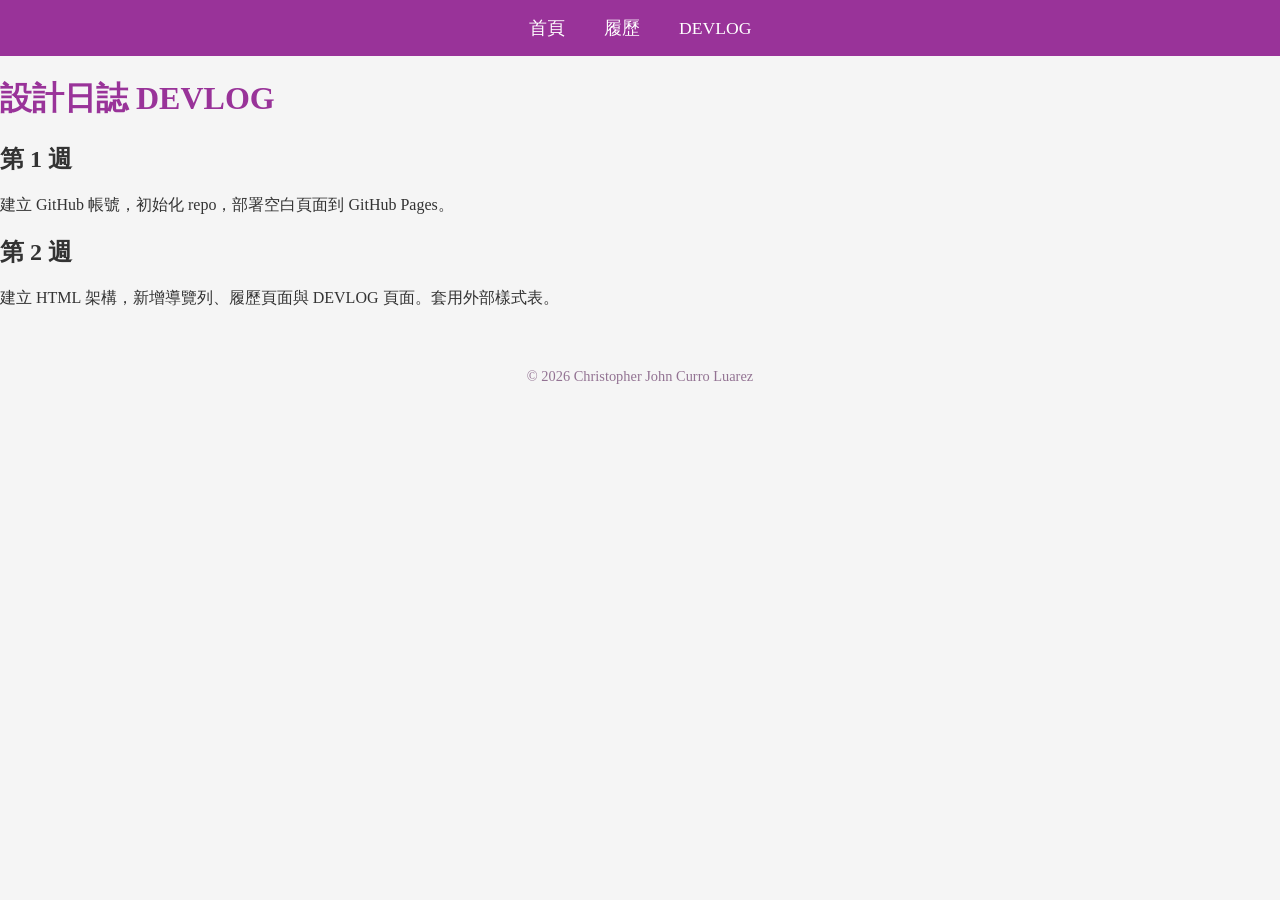
==== devlog.html @ f106ec7e "devlog.html" ====
<!DOCTYPE html>
<html lang="zh-TW">
<head>
  <meta charset="UTF-8">
  <title>DEVLOG | Christopher</title>
  <link rel="stylesheet" href="style.css">
</head>
<body>

  <nav>
    <a href="index.html">首頁</a>
    <a href="resume.html">履歷</a>
    <a href="devlog.html">DEVLOG</a>
  </nav>

  <h1>設計日誌 DEVLOG</h1>

  <h2>第 1 週</h2>
  <p>建立 GitHub 帳號，初始化 repo，部署空白頁面到 GitHub Pages。</p>

  <h2>第 2 週</h2>
  <p>建立 HTML 架構，新增導覽列、履歷頁面與 DEVLOG 頁面。套用外部樣式表。</p>

  <footer>
    <p>© 2026 Christopher John Curro Luarez</p>
  </footer>

</body>
</html>
---- style.css ----
body {
  font-family: Georgia, serif;
  font-size: 100%;
  margin: 0;
  padding: 0;
  background-color: #f5f5f5;
  color: #333;
}

nav {
  background-color: #993399;
  padding: 1em;
  text-align: center;
}

nav a {
  color: #fff;
  text-decoration: none;
  margin: 0 1em;
  font-size: 1.1em;
}

nav a:hover {
  color: #ffccff;
}

h1 {
  color: #993399;
}

footer {
  text-align: center;
  padding: 2em;
  font-size: 0.9em;
  color: #937393;
}
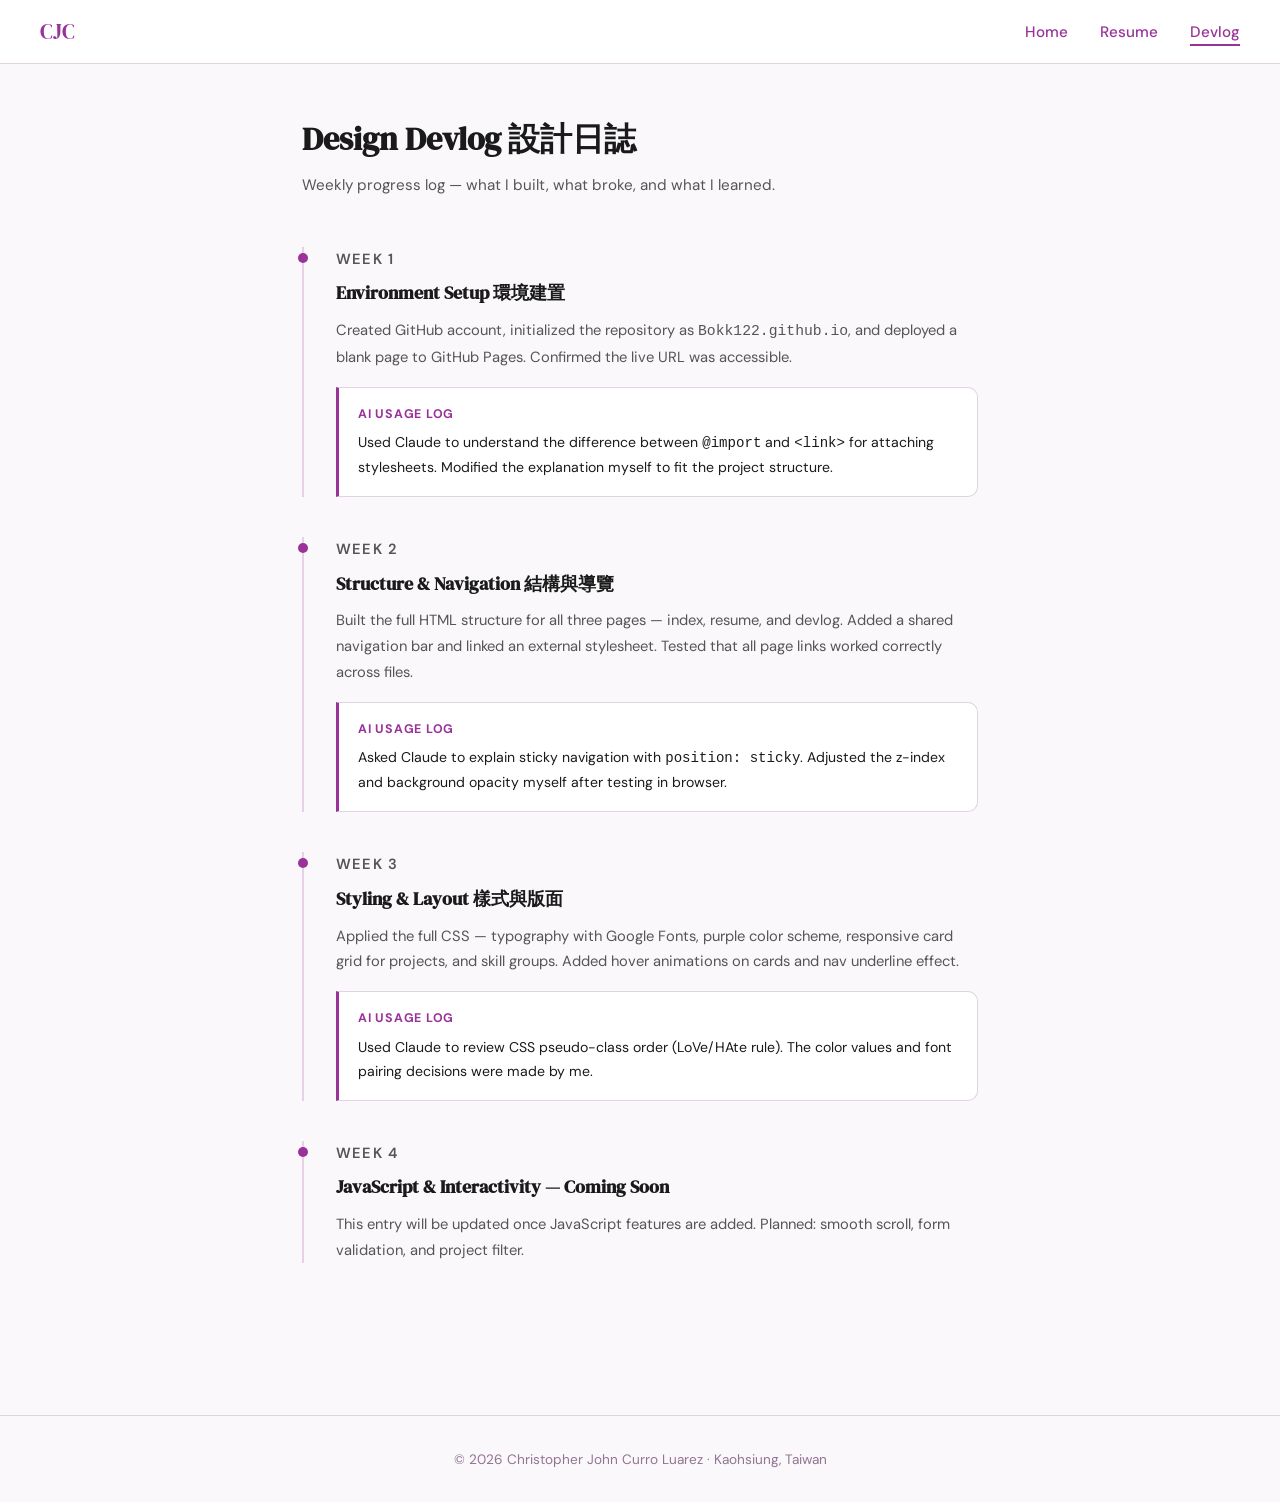
==== commit db40de4e: "Update devlog.html" ====
--- a/devlog.html
+++ b/devlog.html
@@ -2,28 +2,73 @@
 <html lang="zh-TW">
 <head>
   <meta charset="UTF-8">
-  <title>DEVLOG | Christopher</title>
+  <meta name="viewport" content="width=device-width, initial-scale=1.0">
+  <title>Devlog | Christopher</title>
   <link rel="stylesheet" href="style.css">
 </head>
 <body>
-
+ 
   <nav>
-    <a href="index.html">首頁</a>
-    <a href="resume.html">履歷</a>
-    <a href="devlog.html">DEVLOG</a>
+    <a href="index.html" class="nav-logo">CJC</a>
+    <ul class="nav-links">
+      <li><a href="index.html">Home</a></li>
+      <li><a href="resume.html">Resume</a></li>
+      <li><a href="devlog.html" class="active">Devlog</a></li>
+    </ul>
   </nav>
-
-  <h1>設計日誌 DEVLOG</h1>
-
-  <h2>第 1 週</h2>
-  <p>建立 GitHub 帳號，初始化 repo，部署空白頁面到 GitHub Pages。</p>
-
-  <h2>第 2 週</h2>
-  <p>建立 HTML 架構，新增導覽列、履歷頁面與 DEVLOG 頁面。套用外部樣式表。</p>
-
+ 
+  <div class="devlog-wrapper">
+ 
+    <div class="devlog-header">
+      <h1>Design Devlog 設計日誌</h1>
+      <p>Weekly progress log — what I built, what broke, and what I learned.</p>
+    </div>
+ 
+    <!-- WEEK 1 -->
+    <div class="devlog-entry">
+      <p class="devlog-week">Week 1</p>
+      <h2>Environment Setup 環境建置</h2>
+      <p>Created GitHub account, initialized the repository as <code>Bokk122.github.io</code>, and deployed a blank page to GitHub Pages. Confirmed the live URL was accessible.</p>
+      <div class="ai-log">
+        <strong>AI Usage Log</strong>
+        Used Claude to understand the difference between <code>@import</code> and <code>&lt;link&gt;</code> for attaching stylesheets. Modified the explanation myself to fit the project structure.
+      </div>
+    </div>
+ 
+    <!-- WEEK 2 -->
+    <div class="devlog-entry">
+      <p class="devlog-week">Week 2</p>
+      <h2>Structure & Navigation 結構與導覽</h2>
+      <p>Built the full HTML structure for all three pages — index, resume, and devlog. Added a shared navigation bar and linked an external stylesheet. Tested that all page links worked correctly across files.</p>
+      <div class="ai-log">
+        <strong>AI Usage Log</strong>
+        Asked Claude to explain sticky navigation with <code>position: sticky</code>. Adjusted the z-index and background opacity myself after testing in browser.
+      </div>
+    </div>
+ 
+    <!-- WEEK 3 -->
+    <div class="devlog-entry">
+      <p class="devlog-week">Week 3</p>
+      <h2>Styling & Layout 樣式與版面</h2>
+      <p>Applied the full CSS — typography with Google Fonts, purple color scheme, responsive card grid for projects, and skill groups. Added hover animations on cards and nav underline effect.</p>
+      <div class="ai-log">
+        <strong>AI Usage Log</strong>
+        Used Claude to review CSS pseudo-class order (LoVe/HAte rule). The color values and font pairing decisions were made by me.
+      </div>
+    </div>
+ 
+    <!-- WEEK 4 (placeholder for student to fill) -->
+    <div class="devlog-entry">
+      <p class="devlog-week">Week 4</p>
+      <h2>JavaScript & Interactivity — Coming Soon</h2>
+      <p>This entry will be updated once JavaScript features are added. Planned: smooth scroll, form validation, and project filter.</p>
+    </div>
+ 
+  </div>
+ 
   <footer>
-    <p>© 2026 Christopher John Curro Luarez</p>
+    <p>© 2026 Christopher John Curro Luarez · Kaohsiung, Taiwan</p>
   </footer>
-
+ 
 </body>
 </html>
--- a/style.css
+++ b/style.css
@@ -1,36 +1,500 @@
-body {
-  font-family: Georgia, serif;
-  font-size: 100%;
+@import url('https://fonts.googleapis.com/css2?family=DM+Serif+Display:ital@0;1&family=DM+Sans:wght@300;400;500;600&display=swap');
+
+:root {
+  --purple: #993399;
+  --purple-dark: #6b1f6b;
+  --purple-light: #e8d0e8;
+  --purple-muted: #937393;
+  --purple-bright: #c700f2;
+  --purple-vivid: #ff00ff;
+  --bg: #faf8fb;
+  --surface: #ffffff;
+  --text: #1a1a1a;
+  --text-muted: #555;
+  --border: #e0d4e0;
+  --nav-height: 64px;
+}
+
+* {
+  box-sizing: border-box;
   margin: 0;
   padding: 0;
-  background-color: #f5f5f5;
-  color: #333;
-}
-
+}
+
+html {
+  scroll-behavior: smooth;
+}
+
+body {
+  font-family: 'DM Sans', sans-serif;
+  font-size: 16px;
+  line-height: 1.7;
+  background-color: var(--bg);
+  color: var(--text);
+}
+
+/* ── NAV ── */
 nav {
-  background-color: #993399;
-  padding: 1em;
+  position: sticky;
+  top: 0;
+  z-index: 100;
+  background: rgba(255, 255, 255, 0.92);
+  backdrop-filter: blur(8px);
+  border-bottom: 1px solid var(--border);
+  height: var(--nav-height);
+  display: flex;
+  align-items: center;
+  justify-content: space-between;
+  padding: 0 2.5rem;
+}
+
+.nav-logo {
+  font-family: 'DM Serif Display', serif;
+  font-size: 1.3rem;
+  color: var(--purple);
+  text-decoration: none;
+  letter-spacing: 0.01em;
+}
+
+.nav-links {
+  display: flex;
+  gap: 2rem;
+  list-style: none;
+}
+
+.nav-links a {
+  font-size: 0.95rem;
+  font-weight: 500;
+  color: var(--text-muted);
+  text-decoration: none;
+  transition: color 0.2s;
+  position: relative;
+}
+
+.nav-links a::after {
+  content: '';
+  position: absolute;
+  bottom: -4px;
+  left: 0;
+  width: 0;
+  height: 2px;
+  background: var(--purple);
+  transition: width 0.2s;
+}
+
+.nav-links a:hover {
+  color: var(--purple);
+}
+
+.nav-links a:hover::after {
+  width: 100%;
+}
+
+.nav-links a.active {
+  color: var(--purple);
+}
+
+.nav-links a.active::after {
+  width: 100%;
+}
+
+/* ── HERO ── */
+.hero {
+  max-width: 860px;
+  margin: 0 auto;
+  padding: 5rem 2rem 4rem;
   text-align: center;
 }
 
-nav a {
+.hero-tag {
+  display: inline-block;
+  background: var(--purple-light);
+  color: var(--purple-dark);
+  font-size: 0.8rem;
+  font-weight: 600;
+  letter-spacing: 0.08em;
+  text-transform: uppercase;
+  padding: 0.3em 1em;
+  border-radius: 999px;
+  margin-bottom: 1.5rem;
+}
+
+.hero h1 {
+  font-family: 'DM Serif Display', serif;
+  font-size: clamp(2.2rem, 5vw, 3.5rem);
+  line-height: 1.15;
+  color: var(--text);
+  margin-bottom: 1.2rem;
+}
+
+.hero h1 span {
+  color: var(--purple);
+  font-style: italic;
+}
+
+.hero p {
+  font-size: 1.1rem;
+  color: var(--text-muted);
+  max-width: 560px;
+  margin: 0 auto 2.5rem;
+}
+
+.hero-buttons {
+  display: flex;
+  gap: 1rem;
+  justify-content: center;
+  flex-wrap: wrap;
+}
+
+.btn {
+  display: inline-block;
+  padding: 0.75em 1.8em;
+  border-radius: 999px;
+  font-size: 0.95rem;
+  font-weight: 500;
+  text-decoration: none;
+  transition: all 0.2s;
+  cursor: pointer;
+  border: none;
+}
+
+.btn-primary {
+  background: var(--purple);
   color: #fff;
-  text-decoration: none;
-  margin: 0 1em;
-  font-size: 1.1em;
-}
-
-nav a:hover {
-  color: #ffccff;
-}
-
-h1 {
-  color: #993399;
-}
-
+}
+
+.btn-primary:hover {
+  background: var(--purple-dark);
+  transform: translateY(-2px);
+}
+
+.btn-outline {
+  background: transparent;
+  color: var(--purple);
+  border: 1.5px solid var(--purple);
+}
+
+.btn-outline:hover {
+  background: var(--purple-light);
+  transform: translateY(-2px);
+}
+
+/* ── SECTIONS ── */
+section {
+  max-width: 900px;
+  margin: 0 auto;
+  padding: 3rem 2rem;
+}
+
+.section-title {
+  font-family: 'DM Serif Display', serif;
+  font-size: 1.8rem;
+  color: var(--text);
+  margin-bottom: 0.4rem;
+}
+
+.section-subtitle {
+  font-size: 0.95rem;
+  color: var(--text-muted);
+  margin-bottom: 2rem;
+}
+
+.divider {
+  width: 48px;
+  height: 3px;
+  background: var(--purple);
+  border-radius: 2px;
+  margin-bottom: 2rem;
+}
+
+/* ── PROJECT CARDS ── */
+.cards-grid {
+  display: grid;
+  grid-template-columns: repeat(auto-fit, minmax(260px, 1fr));
+  gap: 1.5rem;
+}
+
+.card {
+  background: var(--surface);
+  border: 1px solid var(--border);
+  border-radius: 16px;
+  padding: 1.5rem;
+  transition: transform 0.2s, box-shadow 0.2s;
+}
+
+.card:hover {
+  transform: translateY(-4px);
+  box-shadow: 0 8px 24px rgba(153, 51, 153, 0.1);
+}
+
+.card-icon {
+  font-size: 2rem;
+  margin-bottom: 1rem;
+}
+
+.card h3 {
+  font-family: 'DM Serif Display', serif;
+  font-size: 1.1rem;
+  margin-bottom: 0.5rem;
+  color: var(--text);
+}
+
+.card p {
+  font-size: 0.9rem;
+  color: var(--text-muted);
+  line-height: 1.6;
+}
+
+.card-tags {
+  display: flex;
+  flex-wrap: wrap;
+  gap: 0.4rem;
+  margin-top: 1rem;
+}
+
+.tag {
+  font-size: 0.75rem;
+  background: var(--purple-light);
+  color: var(--purple-dark);
+  padding: 0.2em 0.7em;
+  border-radius: 999px;
+  font-weight: 500;
+}
+
+/* ── SKILLS ── */
+.skills-grid {
+  display: grid;
+  grid-template-columns: repeat(auto-fit, minmax(200px, 1fr));
+  gap: 1rem;
+}
+
+.skill-group {
+  background: var(--surface);
+  border: 1px solid var(--border);
+  border-radius: 12px;
+  padding: 1.2rem 1.5rem;
+}
+
+.skill-group h4 {
+  font-size: 0.8rem;
+  font-weight: 600;
+  text-transform: uppercase;
+  letter-spacing: 0.07em;
+  color: var(--purple-muted);
+  margin-bottom: 0.8rem;
+}
+
+.skill-group ul {
+  list-style: none;
+  font-size: 0.9rem;
+  color: var(--text-muted);
+  line-height: 2;
+}
+
+/* ── RESUME PAGE ── */
+.resume-wrapper {
+  max-width: 760px;
+  margin: 0 auto;
+  padding: 3rem 2rem;
+}
+
+.resume-header {
+  border-bottom: 2px solid var(--purple-light);
+  padding-bottom: 2rem;
+  margin-bottom: 2.5rem;
+}
+
+.resume-header h1 {
+  font-family: 'DM Serif Display', serif;
+  font-size: 2.2rem;
+  color: var(--text);
+  margin-bottom: 0.3rem;
+}
+
+.resume-header .tagline {
+  font-size: 1rem;
+  color: var(--purple);
+  font-weight: 500;
+  margin-bottom: 0.8rem;
+}
+
+.resume-header .contact-row {
+  display: flex;
+  flex-wrap: wrap;
+  gap: 1rem;
+  font-size: 0.85rem;
+  color: var(--text-muted);
+}
+
+.resume-section {
+  margin-bottom: 2.5rem;
+}
+
+.resume-section h2 {
+  font-family: 'DM Serif Display', serif;
+  font-size: 1.2rem;
+  color: var(--purple);
+  border-bottom: 1px solid var(--purple-light);
+  padding-bottom: 0.4rem;
+  margin-bottom: 1.2rem;
+}
+
+.resume-item {
+  margin-bottom: 1.4rem;
+}
+
+.resume-item-header {
+  display: flex;
+  justify-content: space-between;
+  align-items: baseline;
+  flex-wrap: wrap;
+  gap: 0.5rem;
+}
+
+.resume-item h3 {
+  font-size: 1rem;
+  font-weight: 600;
+  color: var(--text);
+}
+
+.resume-item .date {
+  font-size: 0.82rem;
+  color: var(--purple-muted);
+}
+
+.resume-item .institution {
+  font-size: 0.9rem;
+  color: var(--purple);
+  margin-bottom: 0.4rem;
+}
+
+.resume-item ul {
+  padding-left: 1.2rem;
+  font-size: 0.9rem;
+  color: var(--text-muted);
+  line-height: 1.8;
+}
+
+.lang-badges {
+  display: flex;
+  flex-wrap: wrap;
+  gap: 0.6rem;
+}
+
+.lang-badge {
+  background: var(--purple-light);
+  color: var(--purple-dark);
+  font-size: 0.85rem;
+  font-weight: 500;
+  padding: 0.3em 1em;
+  border-radius: 999px;
+}
+
+/* ── DEVLOG PAGE ── */
+.devlog-wrapper {
+  max-width: 740px;
+  margin: 0 auto;
+  padding: 3rem 2rem;
+}
+
+.devlog-header {
+  margin-bottom: 3rem;
+}
+
+.devlog-header h1 {
+  font-family: 'DM Serif Display', serif;
+  font-size: 2rem;
+  color: var(--text);
+  margin-bottom: 0.4rem;
+}
+
+.devlog-header p {
+  color: var(--text-muted);
+  font-size: 0.95rem;
+}
+
+.devlog-entry {
+  position: relative;
+  padding-left: 2rem;
+  margin-bottom: 2.5rem;
+  border-left: 2px solid var(--purple-light);
+}
+
+.devlog-entry::before {
+  content: '';
+  position: absolute;
+  left: -6px;
+  top: 6px;
+  width: 10px;
+  height: 10px;
+  border-radius: 50%;
+  background: var(--purple);
+}
+
+.devlog-week {
+  font-size: 0.78rem;
+  font-weight: 600;
+  text-transform: uppercase;
+  letter-spacing: 0.08em;
+  color: var(--purple);
+  margin-bottom: 0.3rem;
+}
+
+.devlog-entry h2 {
+  font-family: 'DM Serif Display', serif;
+  font-size: 1.15rem;
+  color: var(--text);
+  margin-bottom: 0.6rem;
+}
+
+.devlog-entry p {
+  font-size: 0.92rem;
+  color: var(--text-muted);
+  line-height: 1.75;
+}
+
+.ai-log {
+  background: var(--surface);
+  border: 1px solid var(--border);
+  border-left: 3px solid var(--purple);
+  border-radius: 0 10px 10px 0;
+  padding: 1rem 1.2rem;
+  margin-top: 1rem;
+  font-size: 0.88rem;
+}
+
+.ai-log strong {
+  display: block;
+  font-size: 0.78rem;
+  text-transform: uppercase;
+  letter-spacing: 0.06em;
+  color: var(--purple);
+  margin-bottom: 0.4rem;
+}
+
+/* ── FOOTER ── */
 footer {
+  border-top: 1px solid var(--border);
   text-align: center;
-  padding: 2em;
-  font-size: 0.9em;
-  color: #937393;
-}
+  padding: 2rem;
+  font-size: 0.85rem;
+  color: var(--purple-muted);
+  margin-top: 4rem;
+}
+
+/* ── LINKS ── */
+a:link { color: var(--purple); }
+a:visited { color: var(--purple-muted); }
+a:hover, a:focus { color: var(--purple-bright); background-color: transparent; }
+a:active { color: var(--purple-vivid); }
+
+/* ── RESPONSIVE ── */
+@media (max-width: 600px) {
+  nav { padding: 0 1.2rem; }
+  .nav-logo { font-size: 1.1rem; }
+  .nav-links { gap: 1.2rem; }
+  .hero { padding: 3rem 1.2rem 2.5rem; }
+  section { padding: 2rem 1.2rem; }
+  .resume-wrapper, .devlog-wrapper { padding: 2rem 1.2rem; }
+  .resume-item-header { flex-direction: column; }
+}
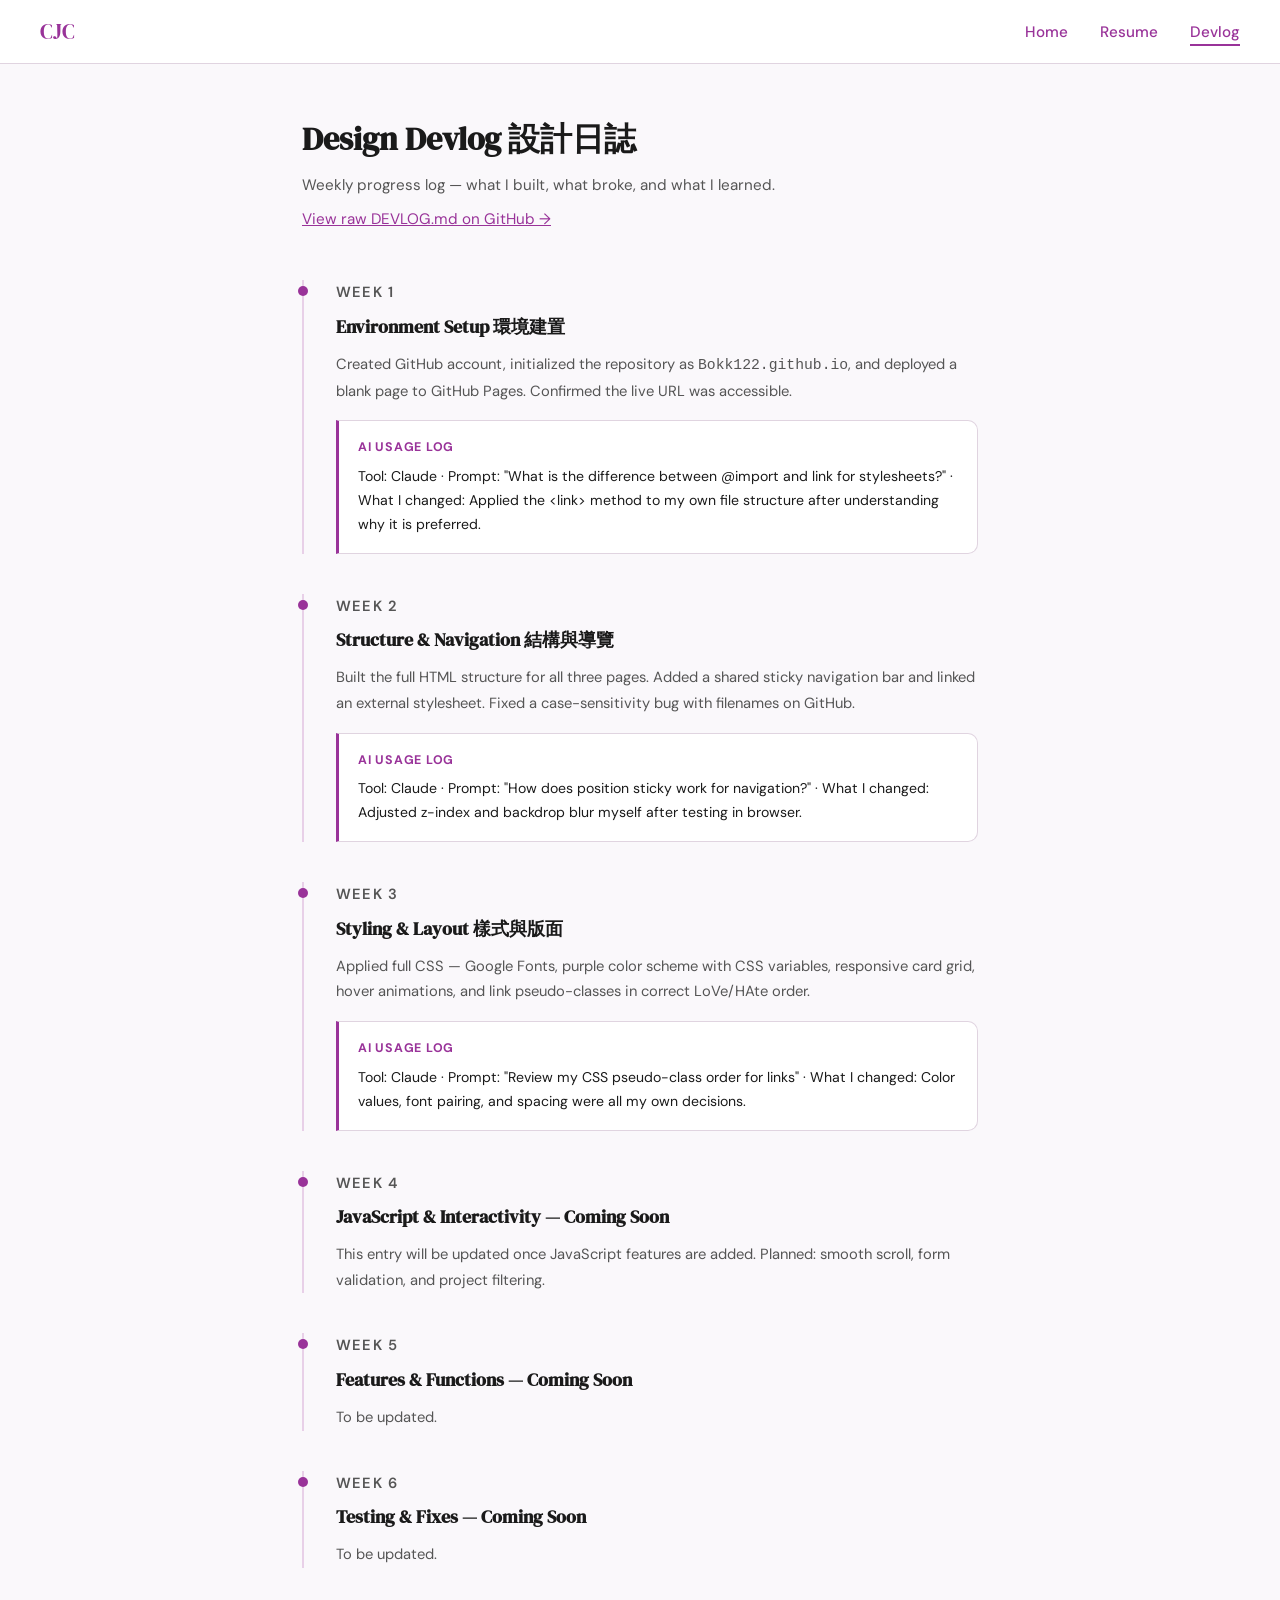
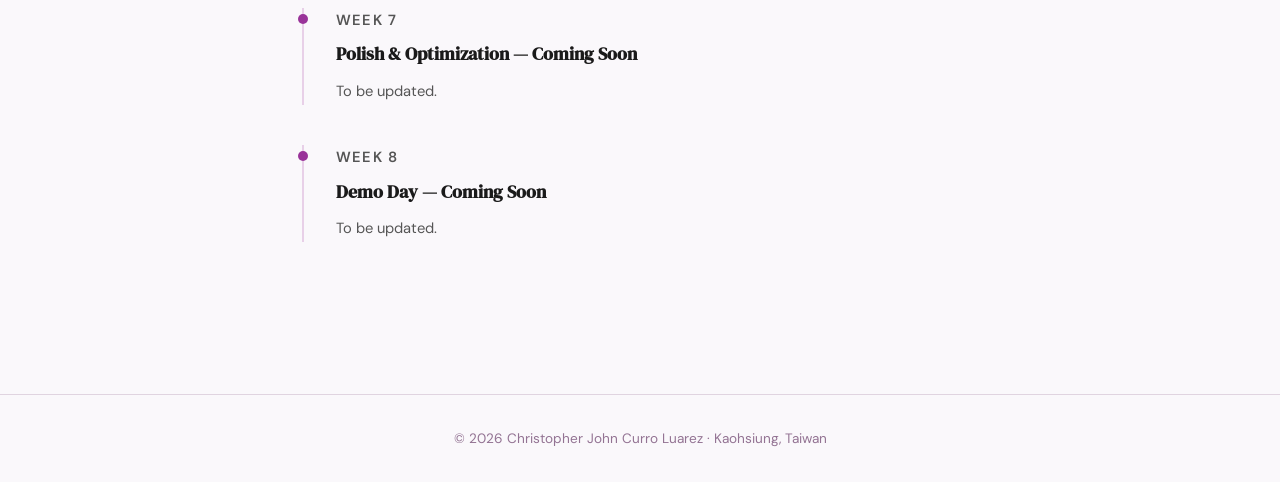
==== commit 8b25e847: "Update devlog.html" ====
--- a/devlog.html
+++ b/devlog.html
@@ -22,6 +22,9 @@
     <div class="devlog-header">
       <h1>Design Devlog 設計日誌</h1>
       <p>Weekly progress log — what I built, what broke, and what I learned.</p>
+      <p style="margin-top: 0.5rem;">
+        <a href="DEVLOG.md">View raw DEVLOG.md on GitHub →</a>
+      </p>
     </div>
  
     <!-- WEEK 1 -->
@@ -31,7 +34,8 @@
       <p>Created GitHub account, initialized the repository as <code>Bokk122.github.io</code>, and deployed a blank page to GitHub Pages. Confirmed the live URL was accessible.</p>
       <div class="ai-log">
         <strong>AI Usage Log</strong>
-        Used Claude to understand the difference between <code>@import</code> and <code>&lt;link&gt;</code> for attaching stylesheets. Modified the explanation myself to fit the project structure.
+        Tool: Claude · Prompt: "What is the difference between @import and link for stylesheets?" · 
+        What I changed: Applied the &lt;link&gt; method to my own file structure after understanding why it is preferred.
       </div>
     </div>
  
@@ -39,10 +43,11 @@
     <div class="devlog-entry">
       <p class="devlog-week">Week 2</p>
       <h2>Structure & Navigation 結構與導覽</h2>
-      <p>Built the full HTML structure for all three pages — index, resume, and devlog. Added a shared navigation bar and linked an external stylesheet. Tested that all page links worked correctly across files.</p>
+      <p>Built the full HTML structure for all three pages. Added a shared sticky navigation bar and linked an external stylesheet. Fixed a case-sensitivity bug with filenames on GitHub.</p>
       <div class="ai-log">
         <strong>AI Usage Log</strong>
-        Asked Claude to explain sticky navigation with <code>position: sticky</code>. Adjusted the z-index and background opacity myself after testing in browser.
+        Tool: Claude · Prompt: "How does position sticky work for navigation?" · 
+        What I changed: Adjusted z-index and backdrop blur myself after testing in browser.
       </div>
     </div>
  
@@ -50,18 +55,47 @@
     <div class="devlog-entry">
       <p class="devlog-week">Week 3</p>
       <h2>Styling & Layout 樣式與版面</h2>
-      <p>Applied the full CSS — typography with Google Fonts, purple color scheme, responsive card grid for projects, and skill groups. Added hover animations on cards and nav underline effect.</p>
+      <p>Applied full CSS — Google Fonts, purple color scheme with CSS variables, responsive card grid, hover animations, and link pseudo-classes in correct LoVe/HAte order.</p>
       <div class="ai-log">
         <strong>AI Usage Log</strong>
-        Used Claude to review CSS pseudo-class order (LoVe/HAte rule). The color values and font pairing decisions were made by me.
+        Tool: Claude · Prompt: "Review my CSS pseudo-class order for links" · 
+        What I changed: Color values, font pairing, and spacing were all my own decisions.
       </div>
     </div>
  
-    <!-- WEEK 4 (placeholder for student to fill) -->
+    <!-- WEEK 4 -->
     <div class="devlog-entry">
       <p class="devlog-week">Week 4</p>
       <h2>JavaScript & Interactivity — Coming Soon</h2>
-      <p>This entry will be updated once JavaScript features are added. Planned: smooth scroll, form validation, and project filter.</p>
+      <p>This entry will be updated once JavaScript features are added. Planned: smooth scroll, form validation, and project filtering.</p>
+    </div>
+ 
+    <!-- WEEK 5 -->
+    <div class="devlog-entry">
+      <p class="devlog-week">Week 5</p>
+      <h2>Features & Functions — Coming Soon</h2>
+      <p>To be updated.</p>
+    </div>
+ 
+    <!-- WEEK 6 -->
+    <div class="devlog-entry">
+      <p class="devlog-week">Week 6</p>
+      <h2>Testing & Fixes — Coming Soon</h2>
+      <p>To be updated.</p>
+    </div>
+ 
+    <!-- WEEK 7 -->
+    <div class="devlog-entry">
+      <p class="devlog-week">Week 7</p>
+      <h2>Polish & Optimization — Coming Soon</h2>
+      <p>To be updated.</p>
+    </div>
+ 
+    <!-- WEEK 8 -->
+    <div class="devlog-entry">
+      <p class="devlog-week">Week 8</p>
+      <h2>Demo Day — Coming Soon</h2>
+      <p>To be updated.</p>
     </div>
  
   </div>
@@ -72,3 +106,4 @@
  
 </body>
 </html>
+ 
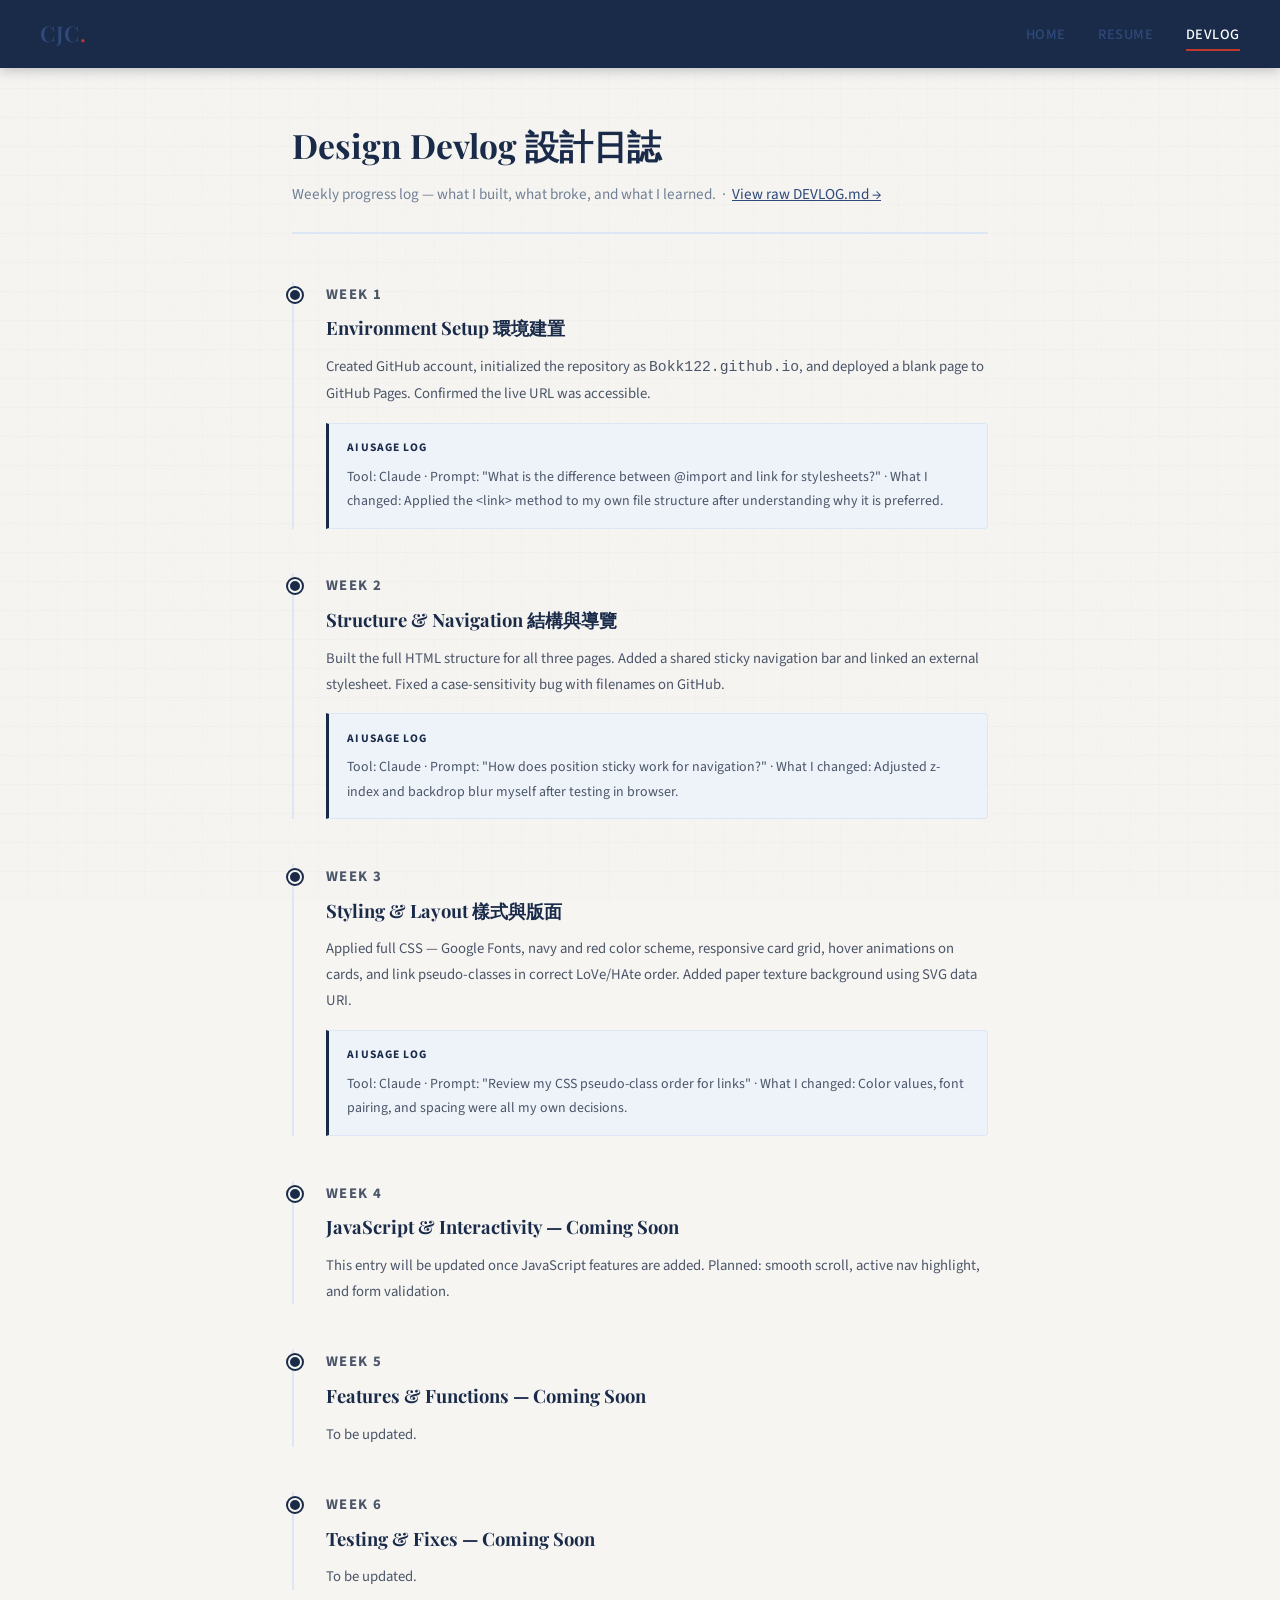
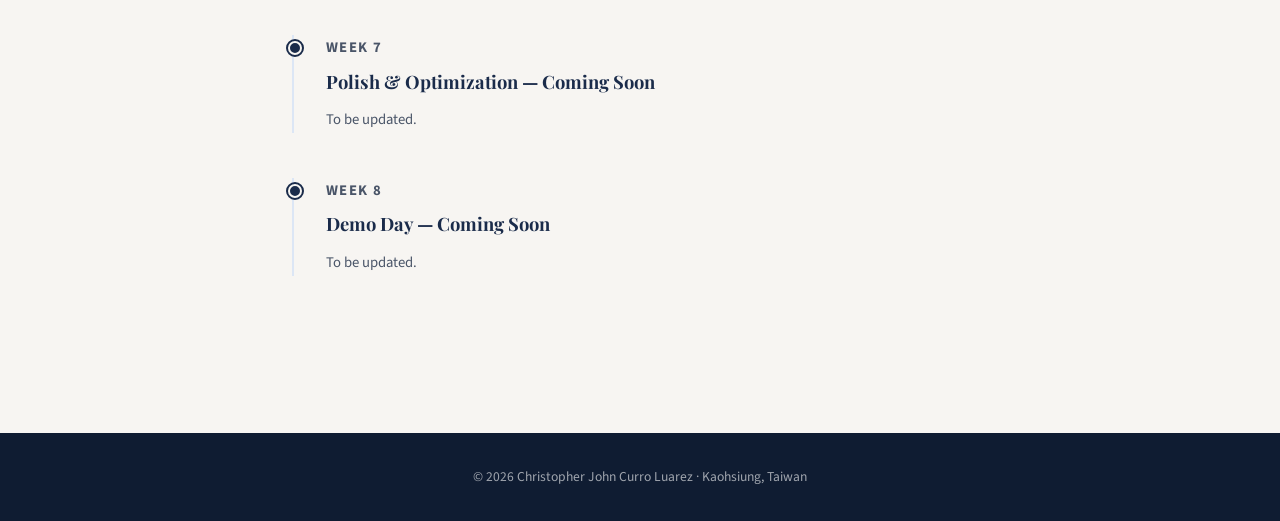
==== commit 725bd6b4: "Update devlog.html" ====
--- a/devlog.html
+++ b/devlog.html
@@ -7,103 +7,88 @@
   <link rel="stylesheet" href="style.css">
 </head>
 <body>
- 
+
   <nav>
-    <a href="index.html" class="nav-logo">CJC</a>
+    <a href="index.html" class="nav-logo">CJC<span>.</span></a>
     <ul class="nav-links">
       <li><a href="index.html">Home</a></li>
       <li><a href="resume.html">Resume</a></li>
       <li><a href="devlog.html" class="active">Devlog</a></li>
     </ul>
   </nav>
- 
+
   <div class="devlog-wrapper">
- 
+
     <div class="devlog-header">
       <h1>Design Devlog 設計日誌</h1>
-      <p>Weekly progress log — what I built, what broke, and what I learned.</p>
-      <p style="margin-top: 0.5rem;">
-        <a href="DEVLOG.md">View raw DEVLOG.md on GitHub →</a>
-      </p>
+      <p>Weekly progress log — what I built, what broke, and what I learned. &nbsp;·&nbsp; <a href="DEVLOG.md">View raw DEVLOG.md →</a></p>
     </div>
- 
-    <!-- WEEK 1 -->
+
     <div class="devlog-entry">
       <p class="devlog-week">Week 1</p>
       <h2>Environment Setup 環境建置</h2>
       <p>Created GitHub account, initialized the repository as <code>Bokk122.github.io</code>, and deployed a blank page to GitHub Pages. Confirmed the live URL was accessible.</p>
       <div class="ai-log">
         <strong>AI Usage Log</strong>
-        Tool: Claude · Prompt: "What is the difference between @import and link for stylesheets?" · 
-        What I changed: Applied the &lt;link&gt; method to my own file structure after understanding why it is preferred.
+        Tool: Claude · Prompt: "What is the difference between @import and link for stylesheets?" · What I changed: Applied the &lt;link&gt; method to my own file structure after understanding why it is preferred.
       </div>
     </div>
- 
-    <!-- WEEK 2 -->
+
     <div class="devlog-entry">
       <p class="devlog-week">Week 2</p>
       <h2>Structure & Navigation 結構與導覽</h2>
       <p>Built the full HTML structure for all three pages. Added a shared sticky navigation bar and linked an external stylesheet. Fixed a case-sensitivity bug with filenames on GitHub.</p>
       <div class="ai-log">
         <strong>AI Usage Log</strong>
-        Tool: Claude · Prompt: "How does position sticky work for navigation?" · 
-        What I changed: Adjusted z-index and backdrop blur myself after testing in browser.
+        Tool: Claude · Prompt: "How does position sticky work for navigation?" · What I changed: Adjusted z-index and backdrop blur myself after testing in browser.
       </div>
     </div>
- 
-    <!-- WEEK 3 -->
+
     <div class="devlog-entry">
       <p class="devlog-week">Week 3</p>
       <h2>Styling & Layout 樣式與版面</h2>
-      <p>Applied full CSS — Google Fonts, purple color scheme with CSS variables, responsive card grid, hover animations, and link pseudo-classes in correct LoVe/HAte order.</p>
+      <p>Applied full CSS — Google Fonts, navy and red color scheme, responsive card grid, hover animations on cards, and link pseudo-classes in correct LoVe/HAte order. Added paper texture background using SVG data URI.</p>
       <div class="ai-log">
         <strong>AI Usage Log</strong>
-        Tool: Claude · Prompt: "Review my CSS pseudo-class order for links" · 
-        What I changed: Color values, font pairing, and spacing were all my own decisions.
+        Tool: Claude · Prompt: "Review my CSS pseudo-class order for links" · What I changed: Color values, font pairing, and spacing were all my own decisions.
       </div>
     </div>
- 
-    <!-- WEEK 4 -->
+
     <div class="devlog-entry">
       <p class="devlog-week">Week 4</p>
       <h2>JavaScript & Interactivity — Coming Soon</h2>
-      <p>This entry will be updated once JavaScript features are added. Planned: smooth scroll, form validation, and project filtering.</p>
+      <p>This entry will be updated once JavaScript features are added. Planned: smooth scroll, active nav highlight, and form validation.</p>
     </div>
- 
-    <!-- WEEK 5 -->
+
     <div class="devlog-entry">
       <p class="devlog-week">Week 5</p>
       <h2>Features & Functions — Coming Soon</h2>
       <p>To be updated.</p>
     </div>
- 
-    <!-- WEEK 6 -->
+
     <div class="devlog-entry">
       <p class="devlog-week">Week 6</p>
       <h2>Testing & Fixes — Coming Soon</h2>
       <p>To be updated.</p>
     </div>
- 
-    <!-- WEEK 7 -->
+
     <div class="devlog-entry">
       <p class="devlog-week">Week 7</p>
       <h2>Polish & Optimization — Coming Soon</h2>
       <p>To be updated.</p>
     </div>
- 
-    <!-- WEEK 8 -->
+
     <div class="devlog-entry">
       <p class="devlog-week">Week 8</p>
       <h2>Demo Day — Coming Soon</h2>
       <p>To be updated.</p>
     </div>
- 
+
   </div>
- 
+
   <footer>
     <p>© 2026 Christopher John Curro Luarez · Kaohsiung, Taiwan</p>
   </footer>
- 
+
 </body>
 </html>
- 
--- a/style.css
+++ b/style.css
@@ -1,18 +1,23 @@
-@import url('https://fonts.googleapis.com/css2?family=DM+Serif+Display:ital@0;1&family=DM+Sans:wght@300;400;500;600&display=swap');
+@import url('https://fonts.googleapis.com/css2?family=Playfair+Display:wght@400;600&family=Source+Sans+3:wght@300;400;500;600&display=swap');
 
 :root {
-  --purple: #993399;
-  --purple-dark: #6b1f6b;
-  --purple-light: #e8d0e8;
-  --purple-muted: #937393;
-  --purple-bright: #c700f2;
-  --purple-vivid: #ff00ff;
-  --bg: #faf8fb;
+  --navy: #1a2b4a;
+  --navy-dark: #0f1c32;
+  --navy-mid: #243659;
+  --navy-light: #2e4a7a;
+  --navy-pale: #dce6f5;
+  --navy-faint: #eef2f9;
+  --red: #c0392b;
+  --red-dark: #96281b;
+  --red-light: #f5d5d2;
+  --white: #ffffff;
+  --off-white: #f7f5f2;
+  --text: #1a1a2e;
+  --text-muted: #4a5568;
+  --text-light: #718096;
+  --border: #d1dce8;
   --surface: #ffffff;
-  --text: #1a1a1a;
-  --text-muted: #555;
-  --border: #e0d4e0;
-  --nav-height: 64px;
+  --nav-height: 68px;
 }
 
 * {
@@ -21,16 +26,33 @@
   padding: 0;
 }
 
-html {
-  scroll-behavior: smooth;
-}
-
+html { scroll-behavior: smooth; }
+
+/* ── BODY WITH PAPER TEXTURE BACKGROUND ── */
 body {
-  font-family: 'DM Sans', sans-serif;
+  font-family: 'Source Sans 3', sans-serif;
   font-size: 16px;
-  line-height: 1.7;
-  background-color: var(--bg);
+  line-height: 1.75;
   color: var(--text);
+  background-color: var(--off-white);
+  background-image:
+    url("data:image/svg+xml,%3Csvg xmlns='http://www.w3.org/2000/svg' width='400' height='400'%3E%3Cfilter id='noise'%3E%3CfeTurbulence type='fractalNoise' baseFrequency='0.9' numOctaves='4' stitchTiles='stitch'/%3E%3CfeColorMatrix type='saturate' values='0'/%3E%3C/filter%3E%3Crect width='400' height='400' filter='url(%23noise)' opacity='0.035'/%3E%3C/svg%3E"),
+    repeating-linear-gradient(
+      0deg,
+      transparent,
+      transparent 28px,
+      rgba(26, 43, 74, 0.018) 28px,
+      rgba(26, 43, 74, 0.018) 29px
+    ),
+    repeating-linear-gradient(
+      90deg,
+      transparent,
+      transparent 28px,
+      rgba(26, 43, 74, 0.012) 28px,
+      rgba(26, 43, 74, 0.012) 29px
+    );
+  background-attachment: fixed;
+  min-height: 100vh;
 }
 
 /* ── NAV ── */
@@ -38,22 +60,27 @@
   position: sticky;
   top: 0;
   z-index: 100;
-  background: rgba(255, 255, 255, 0.92);
-  backdrop-filter: blur(8px);
-  border-bottom: 1px solid var(--border);
+  background: var(--navy);
   height: var(--nav-height);
   display: flex;
   align-items: center;
   justify-content: space-between;
   padding: 0 2.5rem;
+  box-shadow: 0 2px 12px rgba(10, 20, 40, 0.25);
 }
 
 .nav-logo {
-  font-family: 'DM Serif Display', serif;
-  font-size: 1.3rem;
-  color: var(--purple);
+  font-family: 'Playfair Display', serif;
+  font-size: 1.35rem;
+  font-weight: 600;
+  color: var(--white);
   text-decoration: none;
-  letter-spacing: 0.01em;
+  letter-spacing: 0.03em;
+  flex-shrink: 0;
+}
+
+.nav-logo span {
+  color: var(--red);
 }
 
 .nav-links {
@@ -63,80 +90,87 @@
 }
 
 .nav-links a {
-  font-size: 0.95rem;
+  font-size: 0.9rem;
   font-weight: 500;
-  color: var(--text-muted);
+  color: rgba(255,255,255,0.75);
   text-decoration: none;
+  letter-spacing: 0.04em;
+  text-transform: uppercase;
   transition: color 0.2s;
   position: relative;
+  padding-bottom: 4px;
 }
 
 .nav-links a::after {
   content: '';
   position: absolute;
-  bottom: -4px;
+  bottom: -2px;
   left: 0;
   width: 0;
   height: 2px;
-  background: var(--purple);
-  transition: width 0.2s;
-}
-
-.nav-links a:hover {
-  color: var(--purple);
-}
-
-.nav-links a:hover::after {
-  width: 100%;
-}
-
+  background: var(--red);
+  transition: width 0.25s;
+}
+
+.nav-links a:hover,
 .nav-links a.active {
-  color: var(--purple);
-}
-
+  color: var(--white);
+}
+
+.nav-links a:hover::after,
 .nav-links a.active::after {
   width: 100%;
 }
 
 /* ── HERO ── */
 .hero {
-  max-width: 860px;
-  margin: 0 auto;
-  padding: 5rem 2rem 4rem;
+  background: var(--navy);
+  background-image:
+    url("data:image/svg+xml,%3Csvg xmlns='http://www.w3.org/2000/svg' width='400' height='400'%3E%3Cfilter id='noise'%3E%3CfeTurbulence type='fractalNoise' baseFrequency='0.75' numOctaves='4' stitchTiles='stitch'/%3E%3CfeColorMatrix type='saturate' values='0'/%3E%3C/filter%3E%3Crect width='400' height='400' filter='url(%23noise)' opacity='0.06'/%3E%3C/svg%3E"),
+    linear-gradient(135deg, var(--navy-dark) 0%, var(--navy-mid) 60%, var(--navy-light) 100%);
+  background-attachment: fixed;
+  color: var(--white);
+  padding: 6rem 2rem 5rem;
   text-align: center;
 }
 
 .hero-tag {
   display: inline-block;
-  background: var(--purple-light);
-  color: var(--purple-dark);
-  font-size: 0.8rem;
-  font-weight: 600;
-  letter-spacing: 0.08em;
+  background: rgba(192, 57, 43, 0.2);
+  color: #f5a89e;
+  border: 1px solid rgba(192, 57, 43, 0.4);
+  font-size: 0.75rem;
+  font-weight: 600;
+  letter-spacing: 0.1em;
   text-transform: uppercase;
-  padding: 0.3em 1em;
-  border-radius: 999px;
-  margin-bottom: 1.5rem;
+  padding: 0.35em 1.1em;
+  border-radius: 3px;
+  margin-bottom: 1.8rem;
 }
 
 .hero h1 {
-  font-family: 'DM Serif Display', serif;
-  font-size: clamp(2.2rem, 5vw, 3.5rem);
+  font-family: 'Playfair Display', serif;
+  font-size: clamp(2.2rem, 5vw, 3.8rem);
+  font-weight: 600;
   line-height: 1.15;
-  color: var(--text);
+  color: var(--white);
   margin-bottom: 1.2rem;
+  max-width: 700px;
+  margin-left: auto;
+  margin-right: auto;
 }
 
 .hero h1 span {
-  color: var(--purple);
+  color: #f5a89e;
   font-style: italic;
 }
 
 .hero p {
   font-size: 1.1rem;
-  color: var(--text-muted);
-  max-width: 560px;
-  margin: 0 auto 2.5rem;
+  color: rgba(255,255,255,0.72);
+  max-width: 520px;
+  margin: 0 auto 2.8rem;
+  font-weight: 300;
 }
 
 .hero-buttons {
@@ -146,12 +180,15 @@
   flex-wrap: wrap;
 }
 
+/* ── BUTTONS ── */
 .btn {
   display: inline-block;
-  padding: 0.75em 1.8em;
-  border-radius: 999px;
-  font-size: 0.95rem;
-  font-weight: 500;
+  padding: 0.7em 2em;
+  border-radius: 3px;
+  font-size: 0.9rem;
+  font-weight: 600;
+  letter-spacing: 0.05em;
+  text-transform: uppercase;
   text-decoration: none;
   transition: all 0.2s;
   cursor: pointer;
@@ -159,52 +196,54 @@
 }
 
 .btn-primary {
-  background: var(--purple);
+  background: var(--red);
   color: #fff;
 }
 
 .btn-primary:hover {
-  background: var(--purple-dark);
+  background: var(--red-dark);
   transform: translateY(-2px);
 }
 
 .btn-outline {
   background: transparent;
-  color: var(--purple);
-  border: 1.5px solid var(--purple);
+  color: var(--white);
+  border: 1.5px solid rgba(255,255,255,0.5);
 }
 
 .btn-outline:hover {
-  background: var(--purple-light);
+  border-color: var(--white);
+  background: rgba(255,255,255,0.1);
   transform: translateY(-2px);
 }
 
 /* ── SECTIONS ── */
 section {
-  max-width: 900px;
+  max-width: 960px;
   margin: 0 auto;
-  padding: 3rem 2rem;
+  padding: 4rem 2rem;
 }
 
 .section-title {
-  font-family: 'DM Serif Display', serif;
-  font-size: 1.8rem;
-  color: var(--text);
+  font-family: 'Playfair Display', serif;
+  font-size: 1.9rem;
+  font-weight: 600;
+  color: var(--navy);
   margin-bottom: 0.4rem;
 }
 
 .section-subtitle {
   font-size: 0.95rem;
-  color: var(--text-muted);
-  margin-bottom: 2rem;
+  color: var(--text-light);
+  margin-bottom: 0.8rem;
 }
 
 .divider {
-  width: 48px;
+  width: 40px;
   height: 3px;
-  background: var(--purple);
+  background: var(--red);
   border-radius: 2px;
-  margin-bottom: 2rem;
+  margin-bottom: 2.2rem;
 }
 
 /* ── PROJECT CARDS ── */
@@ -217,207 +256,241 @@
 .card {
   background: var(--surface);
   border: 1px solid var(--border);
-  border-radius: 16px;
-  padding: 1.5rem;
+  border-top: 3px solid var(--navy);
+  border-radius: 4px;
+  padding: 1.6rem;
   transition: transform 0.2s, box-shadow 0.2s;
 }
 
 .card:hover {
   transform: translateY(-4px);
-  box-shadow: 0 8px 24px rgba(153, 51, 153, 0.1);
+  box-shadow: 0 10px 28px rgba(26, 43, 74, 0.12);
+  border-top-color: var(--red);
 }
 
 .card-icon {
-  font-size: 2rem;
+  font-size: 1.8rem;
   margin-bottom: 1rem;
 }
 
 .card h3 {
-  font-family: 'DM Serif Display', serif;
+  font-family: 'Playfair Display', serif;
   font-size: 1.1rem;
+  font-weight: 600;
   margin-bottom: 0.5rem;
-  color: var(--text);
+  color: var(--navy);
 }
 
 .card p {
   font-size: 0.9rem;
   color: var(--text-muted);
-  line-height: 1.6;
+  line-height: 1.65;
 }
 
 .card-tags {
   display: flex;
   flex-wrap: wrap;
   gap: 0.4rem;
-  margin-top: 1rem;
+  margin-top: 1.1rem;
 }
 
 .tag {
-  font-size: 0.75rem;
-  background: var(--purple-light);
-  color: var(--purple-dark);
-  padding: 0.2em 0.7em;
-  border-radius: 999px;
-  font-weight: 500;
+  font-size: 0.72rem;
+  background: var(--navy-faint);
+  color: var(--navy);
+  padding: 0.25em 0.75em;
+  border-radius: 2px;
+  font-weight: 600;
+  letter-spacing: 0.04em;
+  text-transform: uppercase;
 }
 
 /* ── SKILLS ── */
 .skills-grid {
   display: grid;
-  grid-template-columns: repeat(auto-fit, minmax(200px, 1fr));
+  grid-template-columns: repeat(auto-fit, minmax(190px, 1fr));
   gap: 1rem;
 }
 
 .skill-group {
   background: var(--surface);
   border: 1px solid var(--border);
-  border-radius: 12px;
-  padding: 1.2rem 1.5rem;
+  border-radius: 4px;
+  padding: 1.2rem 1.4rem;
 }
 
 .skill-group h4 {
-  font-size: 0.8rem;
-  font-weight: 600;
+  font-size: 0.72rem;
+  font-weight: 700;
   text-transform: uppercase;
-  letter-spacing: 0.07em;
-  color: var(--purple-muted);
+  letter-spacing: 0.09em;
+  color: var(--red);
   margin-bottom: 0.8rem;
+  padding-bottom: 0.5rem;
+  border-bottom: 1px solid var(--border);
 }
 
 .skill-group ul {
   list-style: none;
   font-size: 0.9rem;
   color: var(--text-muted);
-  line-height: 2;
+  line-height: 2.1;
 }
 
 /* ── RESUME PAGE ── */
 .resume-wrapper {
+  max-width: 780px;
+  margin: 0 auto;
+  padding: 3rem 2rem;
+}
+
+.resume-header {
+  background: var(--navy);
+  background-image: url("data:image/svg+xml,%3Csvg xmlns='http://www.w3.org/2000/svg' width='400' height='400'%3E%3Cfilter id='noise'%3E%3CfeTurbulence type='fractalNoise' baseFrequency='0.75' numOctaves='4' stitchTiles='stitch'/%3E%3CfeColorMatrix type='saturate' values='0'/%3E%3C/filter%3E%3Crect width='400' height='400' filter='url(%23noise)' opacity='0.06'/%3E%3C/svg%3E");
+  color: var(--white);
+  padding: 2.5rem 2rem;
+  border-radius: 4px;
+  margin-bottom: 2.5rem;
+}
+
+.resume-header h1 {
+  font-family: 'Playfair Display', serif;
+  font-size: clamp(1.6rem, 4vw, 2.3rem);
+  font-weight: 600;
+  margin-bottom: 0.4rem;
+}
+
+.resume-header .tagline {
+  font-size: 0.95rem;
+  color: #f5a89e;
+  font-weight: 500;
+  margin-bottom: 1rem;
+  letter-spacing: 0.02em;
+}
+
+.resume-header .contact-row {
+  display: flex;
+  flex-wrap: wrap;
+  gap: 0.6rem 1.5rem;
+  font-size: 0.85rem;
+  color: rgba(255,255,255,0.7);
+}
+
+.resume-section {
+  margin-bottom: 2.5rem;
+}
+
+.resume-section h2 {
+  font-family: 'Playfair Display', serif;
+  font-size: 1.15rem;
+  font-weight: 600;
+  color: var(--navy);
+  border-bottom: 2px solid var(--navy-pale);
+  padding-bottom: 0.5rem;
+  margin-bottom: 1.2rem;
+  display: flex;
+  align-items: center;
+  gap: 0.5rem;
+}
+
+.resume-section h2::before {
+  content: '';
+  display: inline-block;
+  width: 4px;
+  height: 1.1em;
+  background: var(--red);
+  border-radius: 2px;
+  flex-shrink: 0;
+}
+
+.resume-item {
+  margin-bottom: 1.4rem;
+}
+
+.resume-item-header {
+  display: flex;
+  justify-content: space-between;
+  align-items: baseline;
+  flex-wrap: wrap;
+  gap: 0.4rem;
+}
+
+.resume-item h3 {
+  font-size: 0.98rem;
+  font-weight: 600;
+  color: var(--text);
+}
+
+.resume-item .date {
+  font-size: 0.82rem;
+  color: var(--text-light);
+  white-space: nowrap;
+  background: var(--navy-faint);
+  padding: 0.15em 0.7em;
+  border-radius: 2px;
+  font-weight: 600;
+}
+
+.resume-item .institution {
+  font-size: 0.88rem;
+  color: var(--navy-light);
+  font-weight: 500;
+  margin: 0.2rem 0 0.5rem;
+}
+
+.resume-item ul {
+  padding-left: 1.2rem;
+  font-size: 0.88rem;
+  color: var(--text-muted);
+  line-height: 1.9;
+}
+
+.lang-badges {
+  display: flex;
+  flex-wrap: wrap;
+  gap: 0.6rem;
+}
+
+.lang-badge {
+  background: var(--navy);
+  color: var(--white);
+  font-size: 0.82rem;
+  font-weight: 500;
+  padding: 0.35em 1.1em;
+  border-radius: 3px;
+  letter-spacing: 0.02em;
+}
+
+/* ── DEVLOG PAGE ── */
+.devlog-wrapper {
   max-width: 760px;
   margin: 0 auto;
   padding: 3rem 2rem;
 }
 
-.resume-header {
-  border-bottom: 2px solid var(--purple-light);
-  padding-bottom: 2rem;
-  margin-bottom: 2.5rem;
-}
-
-.resume-header h1 {
-  font-family: 'DM Serif Display', serif;
-  font-size: 2.2rem;
-  color: var(--text);
-  margin-bottom: 0.3rem;
-}
-
-.resume-header .tagline {
-  font-size: 1rem;
-  color: var(--purple);
-  font-weight: 500;
-  margin-bottom: 0.8rem;
-}
-
-.resume-header .contact-row {
-  display: flex;
-  flex-wrap: wrap;
-  gap: 1rem;
-  font-size: 0.85rem;
-  color: var(--text-muted);
-}
-
-.resume-section {
-  margin-bottom: 2.5rem;
-}
-
-.resume-section h2 {
-  font-family: 'DM Serif Display', serif;
-  font-size: 1.2rem;
-  color: var(--purple);
-  border-bottom: 1px solid var(--purple-light);
-  padding-bottom: 0.4rem;
-  margin-bottom: 1.2rem;
-}
-
-.resume-item {
-  margin-bottom: 1.4rem;
-}
-
-.resume-item-header {
-  display: flex;
-  justify-content: space-between;
-  align-items: baseline;
-  flex-wrap: wrap;
-  gap: 0.5rem;
-}
-
-.resume-item h3 {
-  font-size: 1rem;
-  font-weight: 600;
-  color: var(--text);
-}
-
-.resume-item .date {
-  font-size: 0.82rem;
-  color: var(--purple-muted);
-}
-
-.resume-item .institution {
-  font-size: 0.9rem;
-  color: var(--purple);
-  margin-bottom: 0.4rem;
-}
-
-.resume-item ul {
-  padding-left: 1.2rem;
-  font-size: 0.9rem;
-  color: var(--text-muted);
-  line-height: 1.8;
-}
-
-.lang-badges {
-  display: flex;
-  flex-wrap: wrap;
-  gap: 0.6rem;
-}
-
-.lang-badge {
-  background: var(--purple-light);
-  color: var(--purple-dark);
-  font-size: 0.85rem;
-  font-weight: 500;
-  padding: 0.3em 1em;
-  border-radius: 999px;
-}
-
-/* ── DEVLOG PAGE ── */
-.devlog-wrapper {
-  max-width: 740px;
-  margin: 0 auto;
-  padding: 3rem 2rem;
-}
-
 .devlog-header {
   margin-bottom: 3rem;
+  padding-bottom: 1.5rem;
+  border-bottom: 2px solid var(--navy-pale);
 }
 
 .devlog-header h1 {
-  font-family: 'DM Serif Display', serif;
-  font-size: 2rem;
-  color: var(--text);
+  font-family: 'Playfair Display', serif;
+  font-size: clamp(1.6rem, 4vw, 2.1rem);
+  color: var(--navy);
   margin-bottom: 0.4rem;
 }
 
 .devlog-header p {
-  color: var(--text-muted);
+  color: var(--text-light);
   font-size: 0.95rem;
 }
 
 .devlog-entry {
   position: relative;
   padding-left: 2rem;
-  margin-bottom: 2.5rem;
-  border-left: 2px solid var(--purple-light);
+  margin-bottom: 2.8rem;
+  border-left: 2px solid var(--navy-pale);
 }
 
 .devlog-entry::before {
@@ -428,22 +501,24 @@
   width: 10px;
   height: 10px;
   border-radius: 50%;
-  background: var(--purple);
+  background: var(--navy);
+  border: 2px solid var(--off-white);
+  outline: 2px solid var(--navy);
 }
 
 .devlog-week {
-  font-size: 0.78rem;
-  font-weight: 600;
+  font-size: 0.72rem;
+  font-weight: 700;
   text-transform: uppercase;
-  letter-spacing: 0.08em;
-  color: var(--purple);
+  letter-spacing: 0.1em;
+  color: var(--red);
   margin-bottom: 0.3rem;
 }
 
 .devlog-entry h2 {
-  font-family: 'DM Serif Display', serif;
+  font-family: 'Playfair Display', serif;
   font-size: 1.15rem;
-  color: var(--text);
+  color: var(--navy);
   margin-bottom: 0.6rem;
 }
 
@@ -454,47 +529,110 @@
 }
 
 .ai-log {
-  background: var(--surface);
-  border: 1px solid var(--border);
-  border-left: 3px solid var(--purple);
-  border-radius: 0 10px 10px 0;
-  padding: 1rem 1.2rem;
+  background: var(--navy-faint);
+  border: 1px solid var(--navy-pale);
+  border-left: 3px solid var(--navy);
+  border-radius: 0 4px 4px 0;
+  padding: 0.9rem 1.1rem;
   margin-top: 1rem;
-  font-size: 0.88rem;
+  font-size: 0.87rem;
+  color: var(--text-muted);
 }
 
 .ai-log strong {
   display: block;
-  font-size: 0.78rem;
+  font-size: 0.72rem;
+  font-weight: 700;
   text-transform: uppercase;
-  letter-spacing: 0.06em;
-  color: var(--purple);
+  letter-spacing: 0.08em;
+  color: var(--navy);
   margin-bottom: 0.4rem;
 }
 
 /* ── FOOTER ── */
 footer {
-  border-top: 1px solid var(--border);
+  background: var(--navy-dark);
+  color: rgba(255,255,255,0.6);
   text-align: center;
   padding: 2rem;
   font-size: 0.85rem;
-  color: var(--purple-muted);
   margin-top: 4rem;
 }
 
 /* ── LINKS ── */
-a:link { color: var(--purple); }
-a:visited { color: var(--purple-muted); }
-a:hover, a:focus { color: var(--purple-bright); background-color: transparent; }
-a:active { color: var(--purple-vivid); }
-
-/* ── RESPONSIVE ── */
-@media (max-width: 600px) {
-  nav { padding: 0 1.2rem; }
-  .nav-logo { font-size: 1.1rem; }
-  .nav-links { gap: 1.2rem; }
-  .hero { padding: 3rem 1.2rem 2.5rem; }
-  section { padding: 2rem 1.2rem; }
-  .resume-wrapper, .devlog-wrapper { padding: 2rem 1.2rem; }
-  .resume-item-header { flex-direction: column; }
-}
+a:link { color: var(--navy-light); }
+a:visited { color: var(--text-muted); }
+a:hover, a:focus { color: var(--red); }
+a:active { color: var(--red-dark); }
+
+/* ─────────────────────────────────────
+   RESPONSIVE DESIGN
+───────────────────────────────────── */
+@media (max-width: 768px) {
+  nav {
+    padding: 0 1.5rem;
+    height: auto;
+    min-height: var(--nav-height);
+    flex-wrap: wrap;
+    gap: 0.5rem;
+    padding-top: 0.8rem;
+    padding-bottom: 0.8rem;
+  }
+
+  .nav-links { gap: 1.2rem; flex-wrap: wrap; }
+  .nav-links a { font-size: 0.82rem; }
+
+  .hero { padding: 4rem 1.5rem 3.5rem; }
+
+  .cards-grid {
+    grid-template-columns: repeat(auto-fit, minmax(220px, 1fr));
+  }
+
+  .skills-grid { grid-template-columns: repeat(2, 1fr); }
+
+  .resume-wrapper,
+  .devlog-wrapper { padding: 2rem 1.5rem; }
+}
+
+@media (max-width: 480px) {
+  nav {
+    padding: 0.8rem 1rem;
+    flex-direction: column;
+    align-items: center;
+    gap: 0.6rem;
+  }
+
+  .nav-links { gap: 1rem; justify-content: center; }
+
+  .hero { padding: 3rem 1rem 2.5rem; }
+  .hero p { font-size: 0.95rem; }
+
+  .hero-buttons {
+    flex-direction: column;
+    align-items: center;
+  }
+
+  .btn {
+    width: 100%;
+    max-width: 260px;
+    text-align: center;
+  }
+
+  section { padding: 2.5rem 1rem; }
+
+  .cards-grid { grid-template-columns: 1fr; }
+  .skills-grid { grid-template-columns: 1fr; }
+
+  .resume-wrapper,
+  .devlog-wrapper { padding: 1.5rem 1rem; }
+
+  .resume-header { padding: 1.8rem 1.2rem; }
+
+  .resume-item-header { flex-direction: column; gap: 0.3rem; }
+  .resume-header .contact-row { flex-direction: column; gap: 0.4rem; }
+  .lang-badges { flex-direction: column; }
+
+  .devlog-entry { padding-left: 1.4rem; }
+
+  footer { padding: 1.5rem 1rem; }
+}
